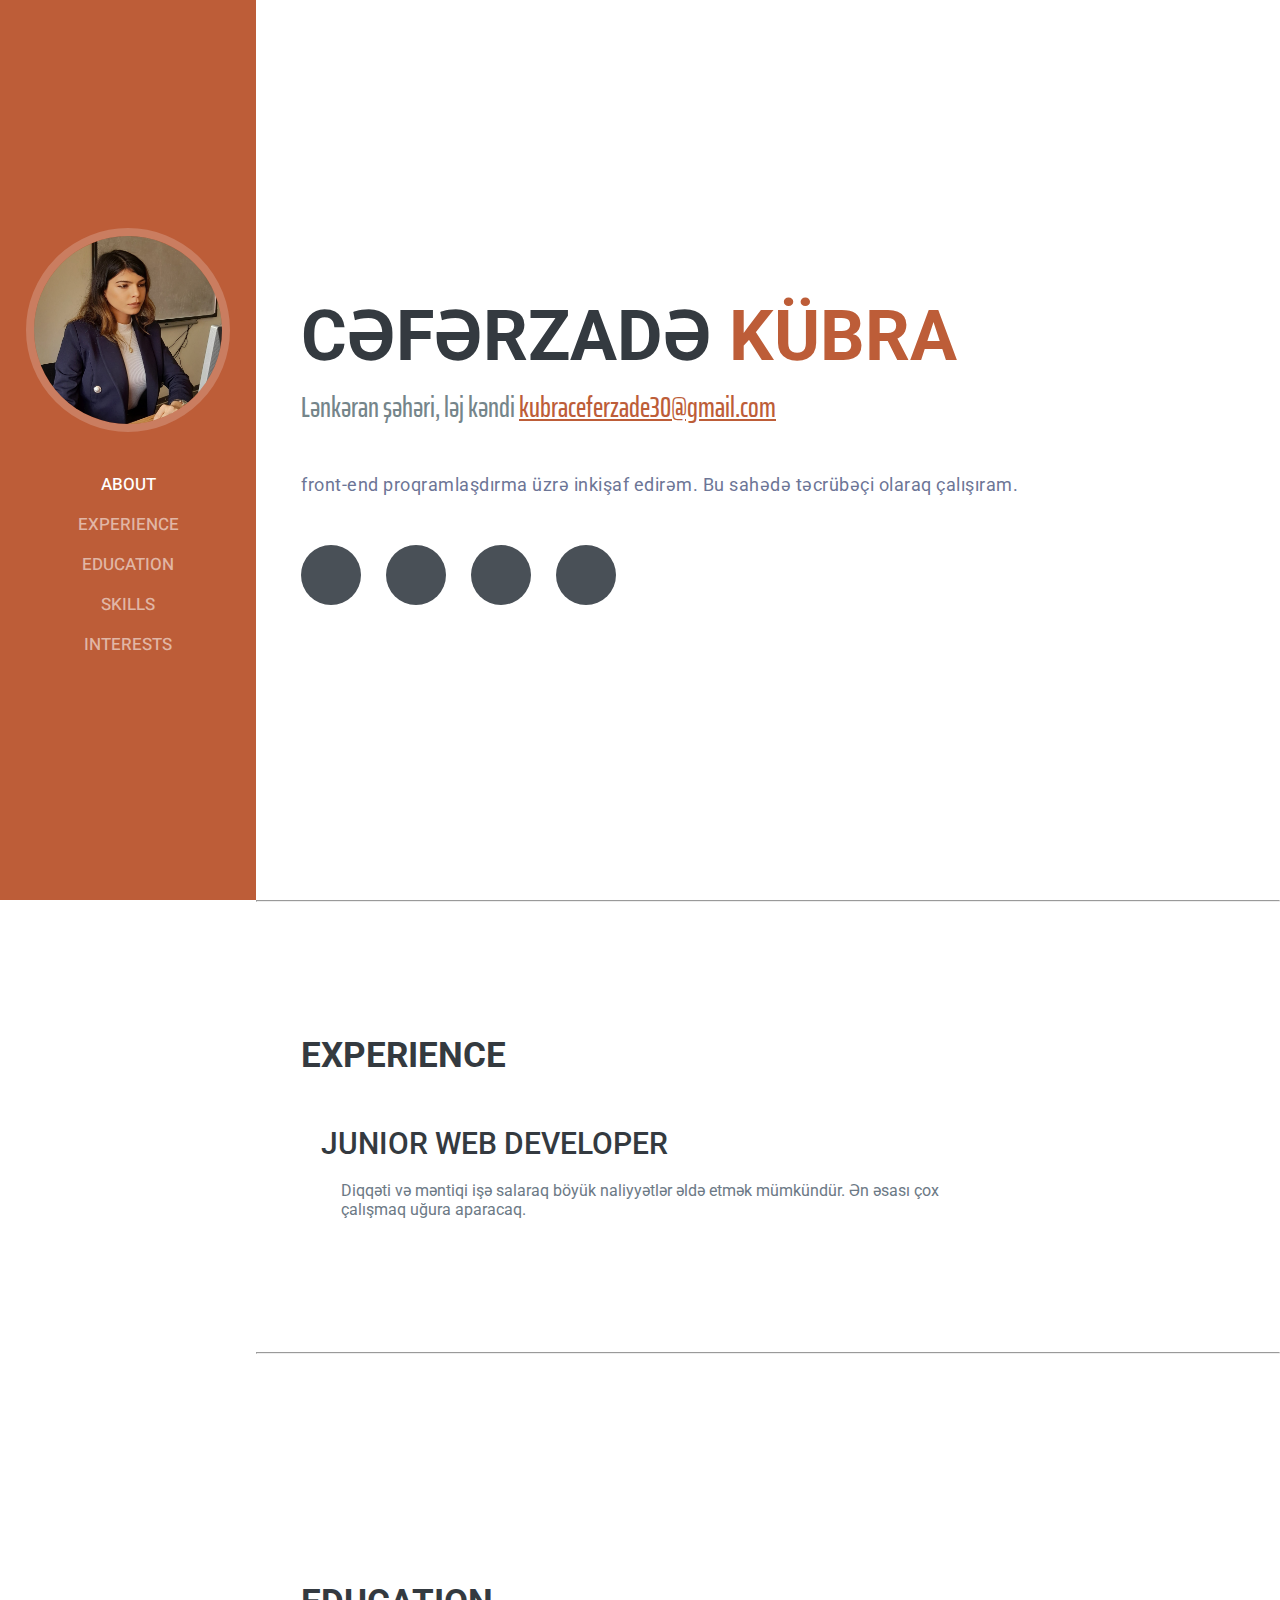
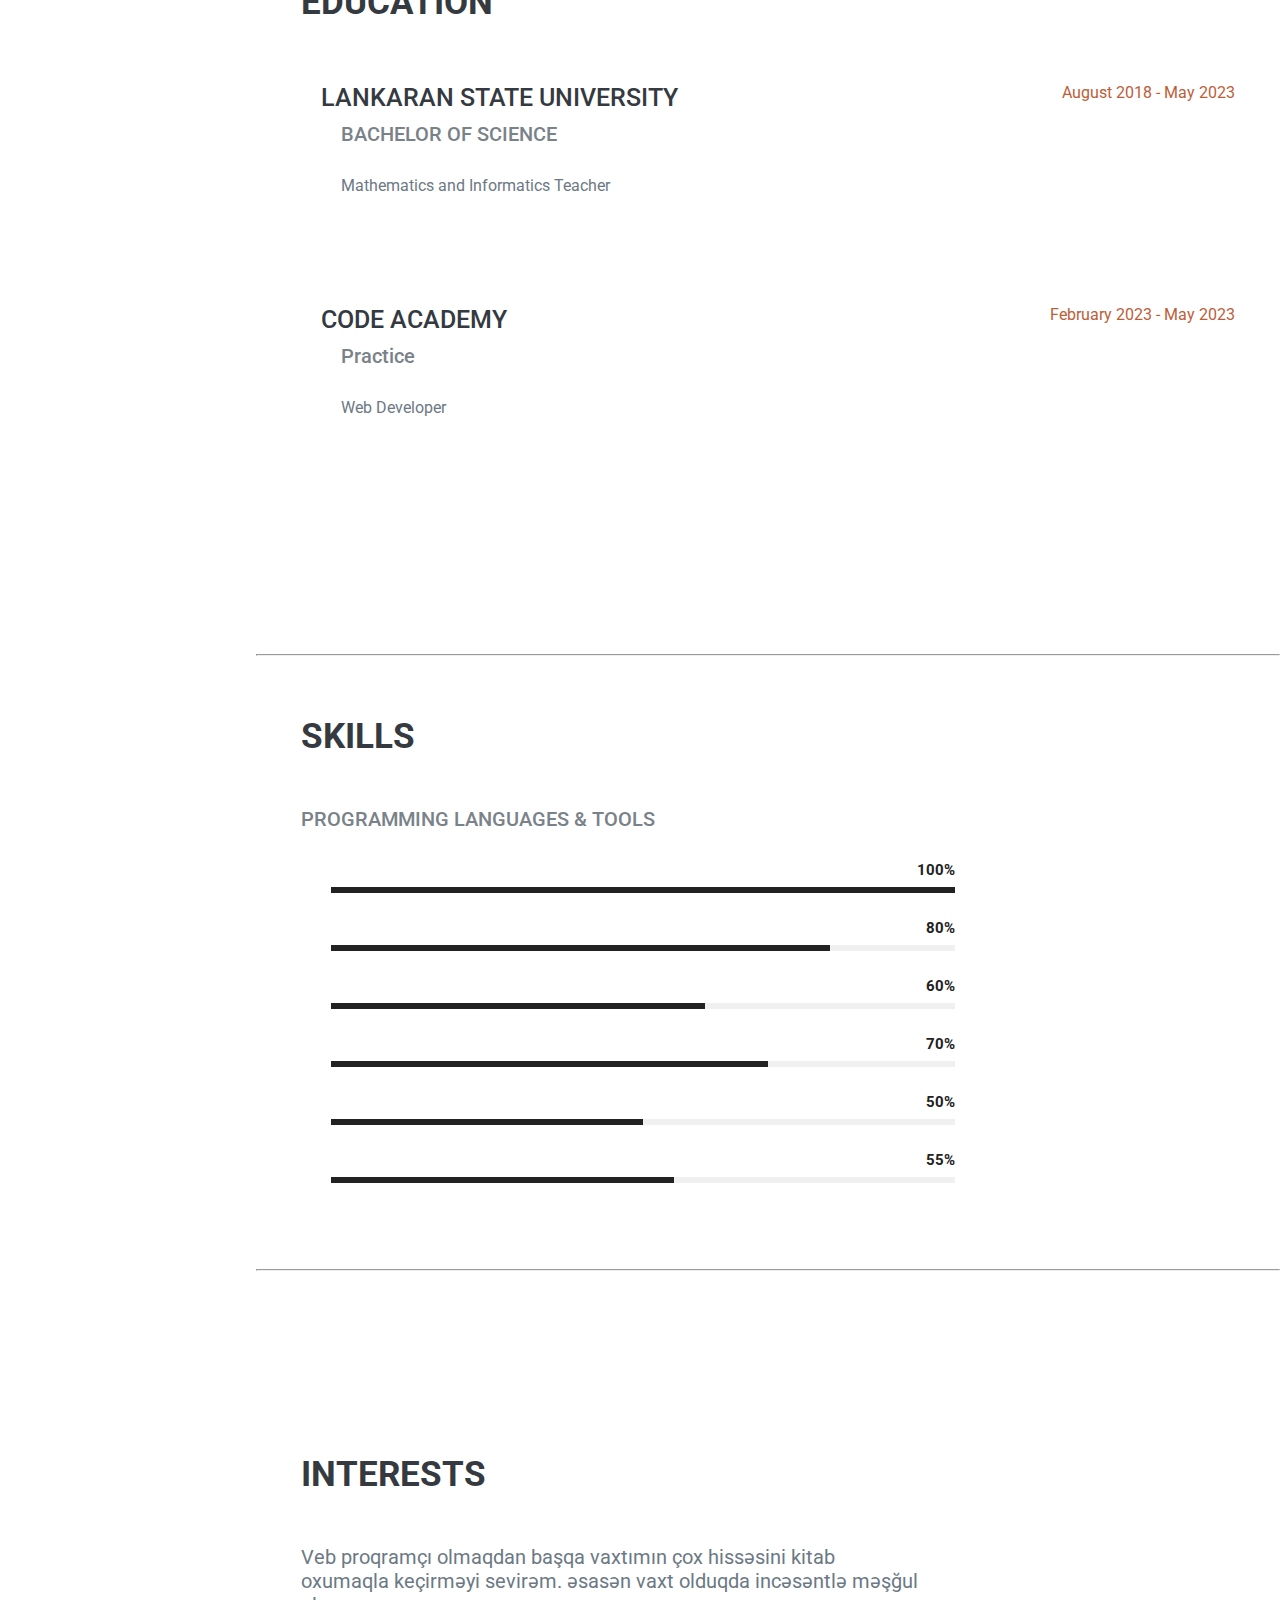
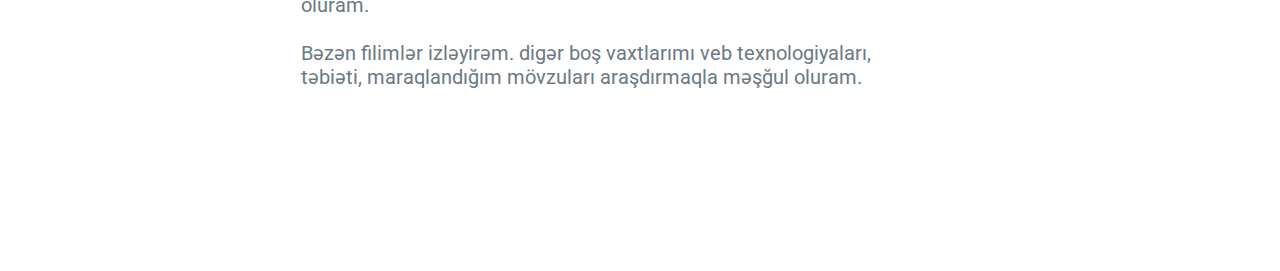
==== index.html @ 9a8007fe "new update completed" ====
<!DOCTYPE html>
<html lang="en">
  <head>
    <meta charset="UTF-8" />
    <meta http-equiv="X-UA-Compatible" content="IE=edge" />
    <meta name="viewport" content="width=device-width, initial-scale=1.0" />
    <!-- css -->
    <link rel="stylesheet" href="portfolio.css" />
    <!-- icon -->
    <link
      rel="stylesheet"
      href="https://cdnjs.cloudflare.com/ajax/libs/font-awesome/6.3.0/css/all.min.css"
      integrity="sha512-SzlrxWUlpfuzQ+pcUCosxcglQRNAq/DZjVsC0lE40xsADsfeQoEypE+enwcOiGjk/bSuGGKHEyjSoQ1zVisanQ=="
      crossorigin="anonymous"
      referrerpolicy="no-referrer"
    />
    <!-- font -->
    <link rel="preconnect" href="https://fonts.googleapis.com" />
    <link rel="preconnect" href="https://fonts.gstatic.com" crossorigin />
    <link
      href="https://fonts.googleapis.com/css2?family=Heebo:wght@600&family=Mulish:wght@500;600;700&family=Roboto:wght@300;400;500&display=swap"
      rel="stylesheet"
    />
    <link
      href="https://fonts.googleapis.com/css2?family=Saira+Extra+Condensed:wght@200;300;400&display=swap"
      rel="stylesheet"
    />
    <title>portfolio</title>
  </head>

  <body>
    <!-- navbar start -->
    <nav id="navbar">
      <div class="navbar_img">
        <img src="my_photo.jpg" alt="" />
      </div>
      <div class="hamburger">
        <div class="line"></div>
        <div class="line"></div>
        <div class="line"></div>
      </div>
      <ul>
        <li class="items">
          <a class="links activee" href="#section_about">ABOUT</a>
        </li>
        <li class="items">
          <a class="links" href="#section_experience">EXPERIENCE</a>
        </li>
        <li class="items">
          <a class="links" href="#section_education">EDUCATION</a>
        </li>
        <li class="items">
          <a class="links" href="#section_skills">SKILLS</a>
        </li>
        <li class="items">
          <a class="links" href="#section_interests">INTERESTS</a>
        </li>
      </ul>
    </nav>
    <!-- navbar end -->
    <main>
      <!-- section_about start -->
      <section id="section_about">
        <div class="section_about_content">
          <h1>CƏFƏRZADƏ</h1>
          <p class="adress">
            Lənkəran şəhəri, ləj kəndi
            <span
              ><a href="mailto:kubraceferzade30@gmail.com" target="_blank"
                >kubraceferzade30@gmail.com</a
              ></span
            >
          </p>
          <p class="about">
            front-end proqramlaşdırma üzrə inkişaf edirəm. Bu sahədə təcrübəçi
            olaraq çalışıram.
          </p>
        </div>
        <div class="section_about_icon">
          <div class="icon">
            <a
              href="https://www.linkedin.com/in/k%C3%BCbrac%C9%99f%C9%99rzad%C9%99/"
              target="_blank"
              ><i class="fa-brands fa-linkedin-in"></i
            ></a>
          </div>

          <div class="icon">
            <a href="https://github.com/kubrajafar" target="_blank"
              ><i class="fa-brands fa-github"></i
            ></a>
          </div>
          <div class="icon">
            <a href="https://www.instagram.com/kubra_ceferzade/" target="_blank"
              ><i class="fa-brands fa-instagram"></i
            ></a>
          </div>

          <div class="icon">
            <a href="https://www.facebook.com/CeferzadeKubra/" target="_blank"
              ><i class="fa-brands fa-facebook-f"></i
            ></a>
          </div>
        </div>
      </section>
      <hr />

      <!-- section_about end -->

      <!-- section_experience start -->
      <section id="section_experience">
        <h2>EXPERIENCE</h2>
        <div class="angle_right">
          <i class="fa-solid fa-angle-right"></i>
          <p class="section_experience_skill">JUNIOR WEB DEVELOPER</p>
        </div>

        <p>
          Diqqəti və məntiqi işə salaraq böyük naliyyətlər əldə etmək mümkündür.
          Ən əsası çox çalışmaq uğura aparacaq.
        </p>
      </section>
      <hr />
      <!-- section_experience end -->

      <!-- section_education start -->
      <section id="section_education">
        <h2 class="section_education_header">EDUCATION</h2>
        <div class="section_education_content">
          <div>
            <div class="angle_right">
              <i class="fa-solid fa-angle-right"></i>
              <h2 class="section_education_name">LANKARAN STATE UNIVERSITY</h2>
            </div>
            <h3>BACHELOR OF SCIENCE</h3>
            <p class="section_education_profession">
              Mathematics and Informatics Teacher
            </p>
          </div>
          <div class="history">
            <p>August 2018 - May 2023</p>
          </div>
        </div>
        <div class="section_education_content">
          <div>
            <div class="angle_right">
              <i class="fa-solid fa-angle-right"></i>
              <h2 class="section_education_name">CODE ACADEMY</h2>
            </div>
            <h3>Practice</h3>
            <p class="section_education_profession">Web Developer</p>
          </div>
          <div class="history">
            <p>February 2023 - May 2023</p>
          </div>
        </div>
      </section>
      <hr />
      <!-- section_education end -->

      <!-- section_sxills start -->
      <section id="section_skills">
        <h2 class="section_skills_header">SKILLS</h2>
        <h3>PROGRAMMING LANGUAGES & TOOLS</h3>
        <div class="section_skills_icons">
          <div class="skills">
            <div><i class="fa-brands fa-html5"></i></div>
            <div class="tip">100%</div>
            <div class="skills_percent">
              <div class="fill fill_html"></div>
            </div>
          </div>

          <div class="skills">
            <div><i class="fa-brands fa-css3-alt"></i></div>
            <div class="tip">80%</div>
            <div class="skills_percent">
              <div class="fill fill_css"></div>
            </div>
          </div>

          <div class="skills">
            <div><i class="fa-brands fa-square-js"></i></div>
            <div class="tip">60%</div>
            <div class="skills_percent">
              <div class="fill fill_js"></div>
            </div>
          </div>

          <div class="skills">
            <div><i class="fa-brands fa-python"></i></div>
            <div class="tip">70%</div>
            <div class="skills_percent">
              <div class="fill fill_py"></div>
            </div>
          </div>

          <div class="skills">
            <div><i class="fa-brands fa-react"></i></div>
            <div class="tip">50%</div>
            <div class="skills_percent">
              <div class="fill fill_react"></div>
            </div>
          </div>

          <div class="skills">
            <div><i class="fa-brands fa-wordpress"></i></div>
            <div class="tip">55%</div>
            <div class="skills_percent">
              <div class="fill fill_wp"></div>
            </div>
          </div>
        </div>
      </section>
      <hr />
      <!-- section_sxills end -->

      <!-- section_interests start -->
      <section id="section_interests">
        <h2 class="section_interests_header">INTERESTS</h2>
        <p class="section_interests_content">
          Veb proqramçı olmaqdan başqa vaxtımın çox hissəsini kitab oxumaqla
          keçirməyi sevirəm. əsasən vaxt olduqda incəsəntlə məşğul oluram.
          <br /><br />
          Bəzən filimlər izləyirəm. digər boş vaxtlarımı veb texnologiyaları,
          təbiəti, maraqlandığım mövzuları araşdırmaqla məşğul oluram.
        </p>

      </section>
      <!-- section_interests end -->
    </main>
    <script>
      hamburger = document.querySelector(".hamburger");

      hamburger.onclick = function () {
        navBar = document.querySelector("#navbar");
        navBar.classList.toggle("active");
      };

      const links = document.querySelectorAll(".links");
      const section = document.querySelectorAll("section");
      window.onscroll = function () {
        var current = "home";
        section.forEach((section) => {
          const sectionTop = section.offsetTop;
          if (pageYOffset >= sectionTop - 100) {
            current = section.getAttribute("id");
          }
        });

        links.forEach((item) => {
          item.classList.remove("activee");
          if (item.href.includes(current)) {
            item.classList.add("activee");
          } else {
            item.classList.remove("activee");
          }
        });
      };
    </script>
  </body>
</html>
---- portfolio.css ----
* {
  margin: 0;
  padding: 0;
  box-sizing: border-box;
  scroll-behavior: smooth;
}
body {
  display: flex;
  justify-content: flex-end;
  font-family: "Roboto";
}
/* navar css start */
#navbar {
  width: 20%;
  height: 100vh;
  background-color: rgb(189, 93, 56);
  position: fixed;
  display: flex;
  top: 0;
  left: 0;
  flex-direction: column;
  gap: 40px;
  align-items: center;
  justify-content: center;
  transition: 0.5s ease-in-out;
}
.hamburger {
  display: none;
}
#navbar .navbar_img img {
  display: flex;
  width: 80%;
  aspect-ratio: 1/1;
  margin: 0 auto;
  border: 8px solid rgb(202, 125, 96);
  border-radius: 50%;
}
#navbar ul li {
  display: flex;
  flex-direction: column;
  flex-wrap: wrap;
  justify-content: center;
  align-items: center;
}
#navbar ul li :hover {
  color: rgb(238, 230, 230);
  transition: 0.5s;
}
#navbar ul li a {
  color: rgb(225, 182, 165);
  font-size: 17px;
  text-decoration: none;
  font-family: "Heebo", sans-serif;
  font-weight: 500;
  padding-bottom: 15px;
}

/* navbar css end */

/*main css start */
main {
  width: 80%;
  box-sizing: inherit;
  display: flex;
  flex-direction: column;
}
/* main css end */

/* section_about css start */
#section_about {
  min-height: 100vh;
  display: flex;
  gap: 50px;
  flex-direction: column;
  align-items: flex-start;
  justify-content: center;
  padding: 0 45px;
}
.section_about_content {
  width: 100%;
}
.section_about_content h1 {
  color: rgb(52, 58, 64);
  font-size: 70px;
  padding-bottom: 8px;
  font-weight: 700;
}
.section_about_content h1::after {
  content: "  KÜBRA";
  color: rgb(189, 93, 56);
}
.section_about_content .adress {
  font-size: 28px;
  color: rgb(46%, 52%, 54%);
  font-family: "Saira Extra Condensed", sans-serif;
  font-weight: 500;
  padding-bottom: 45px;
}
.section_about_content span a {
  color: rgb(189, 93, 56);
}
.section_about_content p.about {
  color: rgb(108, 117, 150);
  font-size: 18px;
  font-weight: 400;
  letter-spacing: 0.5px;
}
.section_about_icon {
  display: flex;
  gap: 25px;
}
.section_about_icon .icon {
  width: 60px;
  height: 60px;
  background-color: rgb(73, 80, 87);
  display: inline-block;
  border-radius: 50%;
  margin: auto;
  font-size: 30px;
  display: flex;
  justify-content: center;
  align-items: center;
}
.section_about_icon .icon a {
  color: white;
}
.section_about_icon .icon:hover {
  background-color: rgb(189, 93, 56);
}
/* section_about css end */

/* section_experience css start */
#section_experience {
  height: 450px;
  display: flex;
  flex-direction: column;
  justify-content: center;
  padding: 60px 45px;
}
#section_experience h2 {
  font-size: 35px;
  padding-bottom: 50px;
  color: rgb(52, 58, 64);
}
#section_experience .section_experience_skill {
  color: rgb(52, 58, 64);
  font-size: 30px;
  font-weight: 500;
  padding-bottom: 20px;
}
#section_experience > p {
  width: 70%;
  color: rgb(108, 121, 133);
  padding-left: 40px;
}
.angle_right {
  display: flex;
  flex-direction: row;
}
.angle_right i {
  font-size: 30px;
  margin-right: 20px;
}
/* section_experience css end */

/* section_education css start */
#section_education {
  height: 100vh;
  display: flex;
  flex-direction: column;
  padding: 60px 45px;
  justify-content: center;
}
.section_education_content {
  display: flex;
  flex-direction: row;
  padding-bottom: 30px;
  margin-top: 60px;
}
.section_education_content p {
  color: rgb(108, 121, 133);
  padding-left: 40px;
}
.section_education_header {
  font-size: 35px;
  color: rgb(52, 58, 64);
  margin-top: 40px;
}
.section_education_name {
  font-size: 25px;
  color: rgb(52, 58, 64);
  padding-bottom: 10px;
  font-weight: 500;
}
#section_education h3 {
  color: rgb(122, 130, 137);
  font-size: 20px;
  font-weight: 500;
  padding-bottom: 30px;
  padding-left: 40px;
}
.section_education_profession {
  padding-bottom: 20px;
  color: rgb(108, 121, 133);
}
.history {
  margin-left: auto;

  color: rgb(189, 93, 56);
}
.history p {
  color: rgb(189, 93, 56);
}
/* section_education css end */

/* section_skills css start */
#section_skills {
  z-index: -1;
  padding: 60px 45px;
}
.section_skills_header {
  font-size: 35px;
  padding-bottom: 50px;
  color: rgb(52, 58, 64);
}
#section_skills h3 {
  color: rgb(122, 130, 137);
  font-size: 20px;
  font-weight: 500;
  padding-bottom: 30px;
}
.section_skills_icons {
  font-size: 50px;
  color: rgb(108, 117, 125);
}
.section_skills_icons i {
  padding-right: 10px;
}
.skills {
  width: 70%;
  display: flex;
  gap: 20px;
  align-items: center;
  position: relative;
}
.skills_percent {
  width: 100%;
  height: 6px;
  background-color: rgba(0, 0, 0, 0.06);
}
.skills .tip {
  color: #222;
  font-size: 15px;
  font-weight: bold;
  position: absolute;
  right: 0;
  top: 0;
}
.skills_percent .fill {
  height: 100%;
  background-color: #222;
  padding-left: 30px;
}
.fill_html {
  width: 100%;
}
.fill_css {
  width: 80%;
}
.fill_js {
  width: 60%;
}
.fill_py {
  width: 70%;
}
.fill_react {
  width: 50%;
}
.fill_wp {
  width: 55%;
}
/* section_skills css end */

/* section_interests css start */
#section_interests {
  width: 70%;
  height: 600px;
  padding: 60px 45px;
  display: flex;
  flex-direction: column;
  justify-content: center;
}
.section_interests_header {
  font-size: 35px;
  padding-bottom: 50px;
  color: rgb(52, 58, 64);
}
.section_interests_content {
  color: rgb(108, 121, 133);
  font-size: 20px;
}
/* section_interests css end*/
.activee {
  color: rgb(255, 255, 255) !important;
}
@media only screen and (max-width: 1000px) {
  .navbar_img {
    display: none;
  }
  .hamburger {
    display: block;
    cursor: pointer;
    width: 53px;
    height: 36px;
    margin-right: 50px;
    border-radius: 5px;
    border: 0.5px solid #c5c5c5;
    position: absolute;
    right: 0;
    top: 10px;
  }
  .hamburger:hover {
    outline: 5px solid rgb(225, 182, 165);
  }
  .hamburger .line {
    width: 25px;
    height: 2px;
    background-color: rgb(179, 168, 168);
    margin: auto;
    margin-top: 7px;
  }
  #navbar {
    width: 100%;
    height: 60px;
    background-color: rgb(189, 93, 56);
    position: fixed;
    display: flex;
    align-items: flex-start;
    justify-content: flex-start;
  }
  #navbar::after {
    content: "Cəfərzadə Kübra";
    color: white;
    font-family: "Roboto";
    font-weight: 400;
    font-size: 23px;
    position: absolute;
    top: 15px;
    left: 20px;
  }
  #navbar ul {
    display: flex;
    flex-direction: column;
    align-items: flex-start;
    margin: 30px;
    margin-top: 60px;
    opacity: 0;
  }
  #navbar.active {
    height: 260px;
  }
  #navbar.active ul {
    transition: 2s;
    opacity: 1;
  }
  main {
    width: 100%;
  }
  .section_about_content h1 {
    font-size: 40px;
    transition: 2s ease-in-out;
  }
  .section_education_content {
    flex-direction: column;
  }
  .history {
    margin: 0;
    margin-bottom: 30px;
  }
}
@media only screen and (max-width: 500px) {
  .section_about_icon .icon {
    width: 40px;
    height: 40px;
    font-size: 20px;
  }
  .skills {
    flex-direction: column;
  }
}
@media only screen and (max-width: 600px) {
  section {
    box-sizing: content-box;
  }
  .section_skills_icons .skills {
    width: 100%;
  }
  section > h2 {
    font-size: 30px !important;
  }
  section > p {
    box-sizing: content-box;
  }
  #section_interests {
    height: 450px;
  }
  .skills {
    flex-direction: column;
    align-items: flex-start;
    gap: 0;
    margin-bottom: 30px;
    z-index: -1;
  }
  .tip {
    top: 30px !important;
  }
}
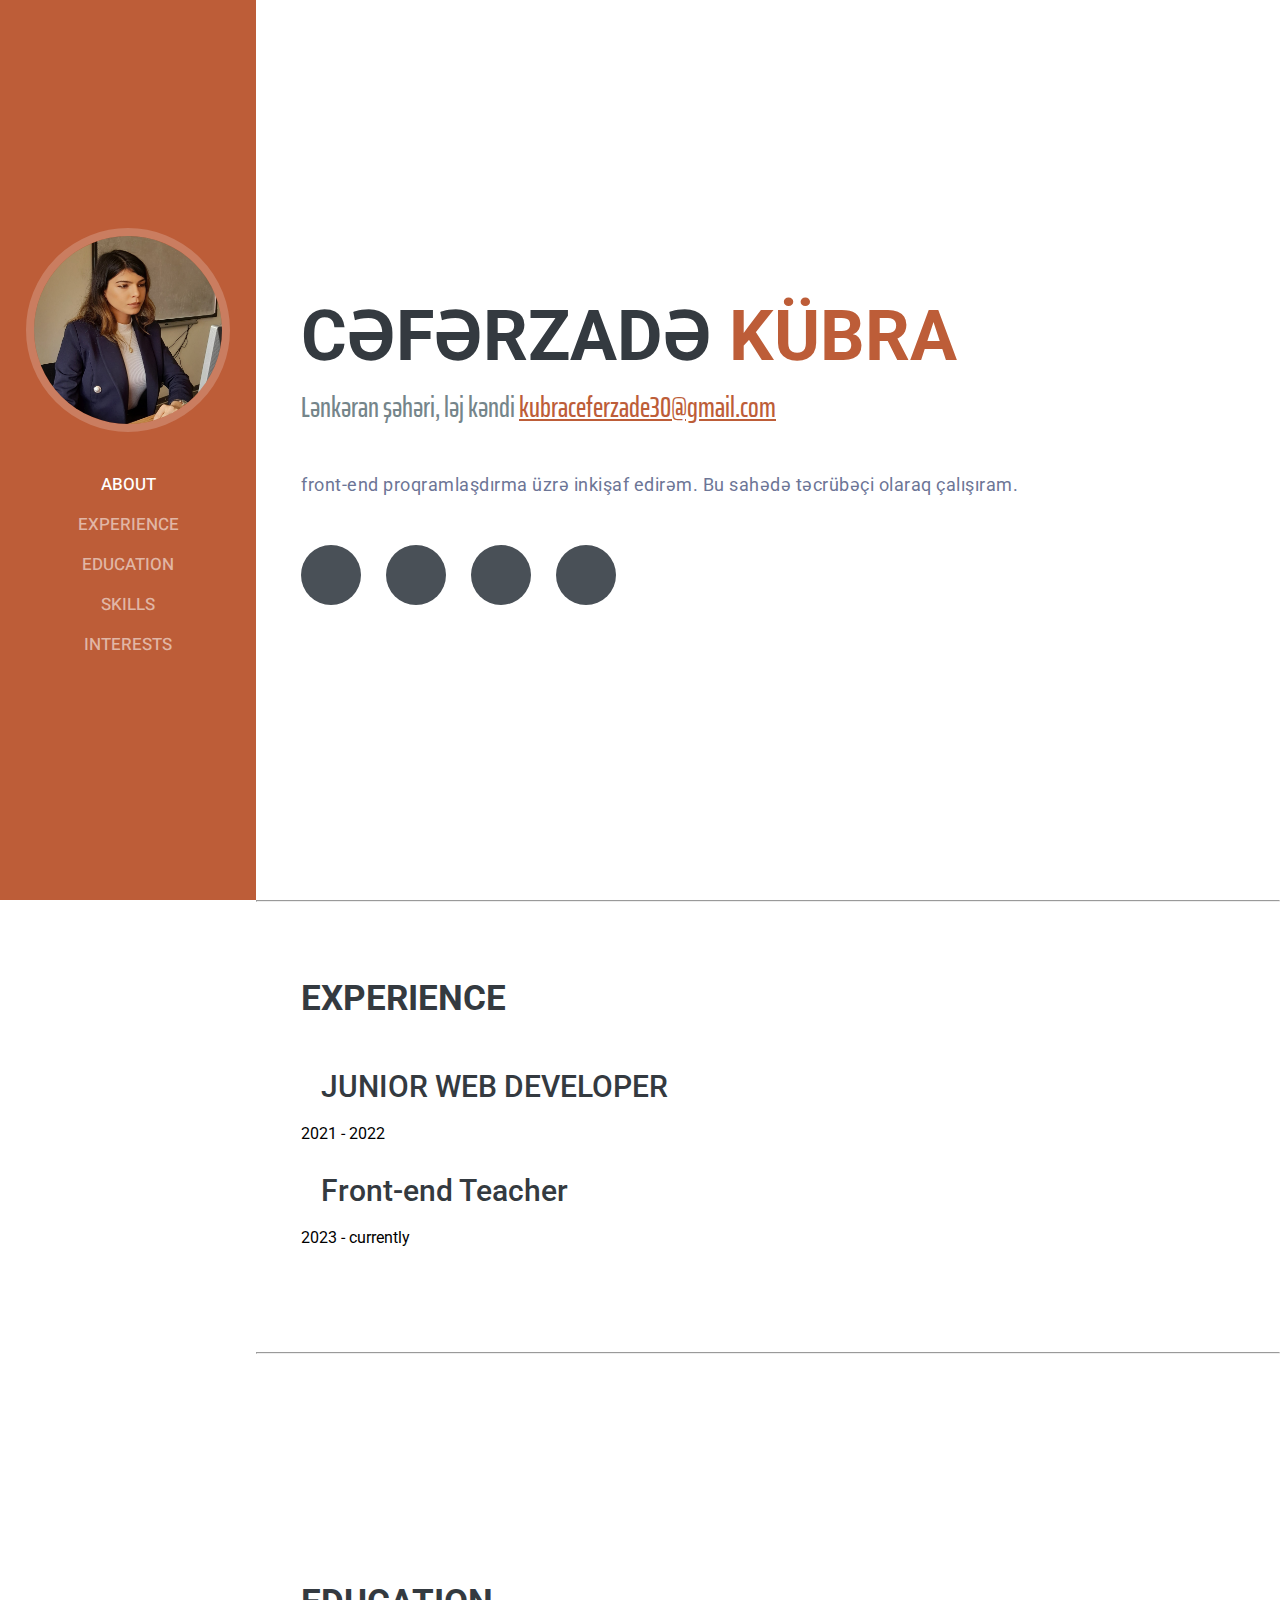
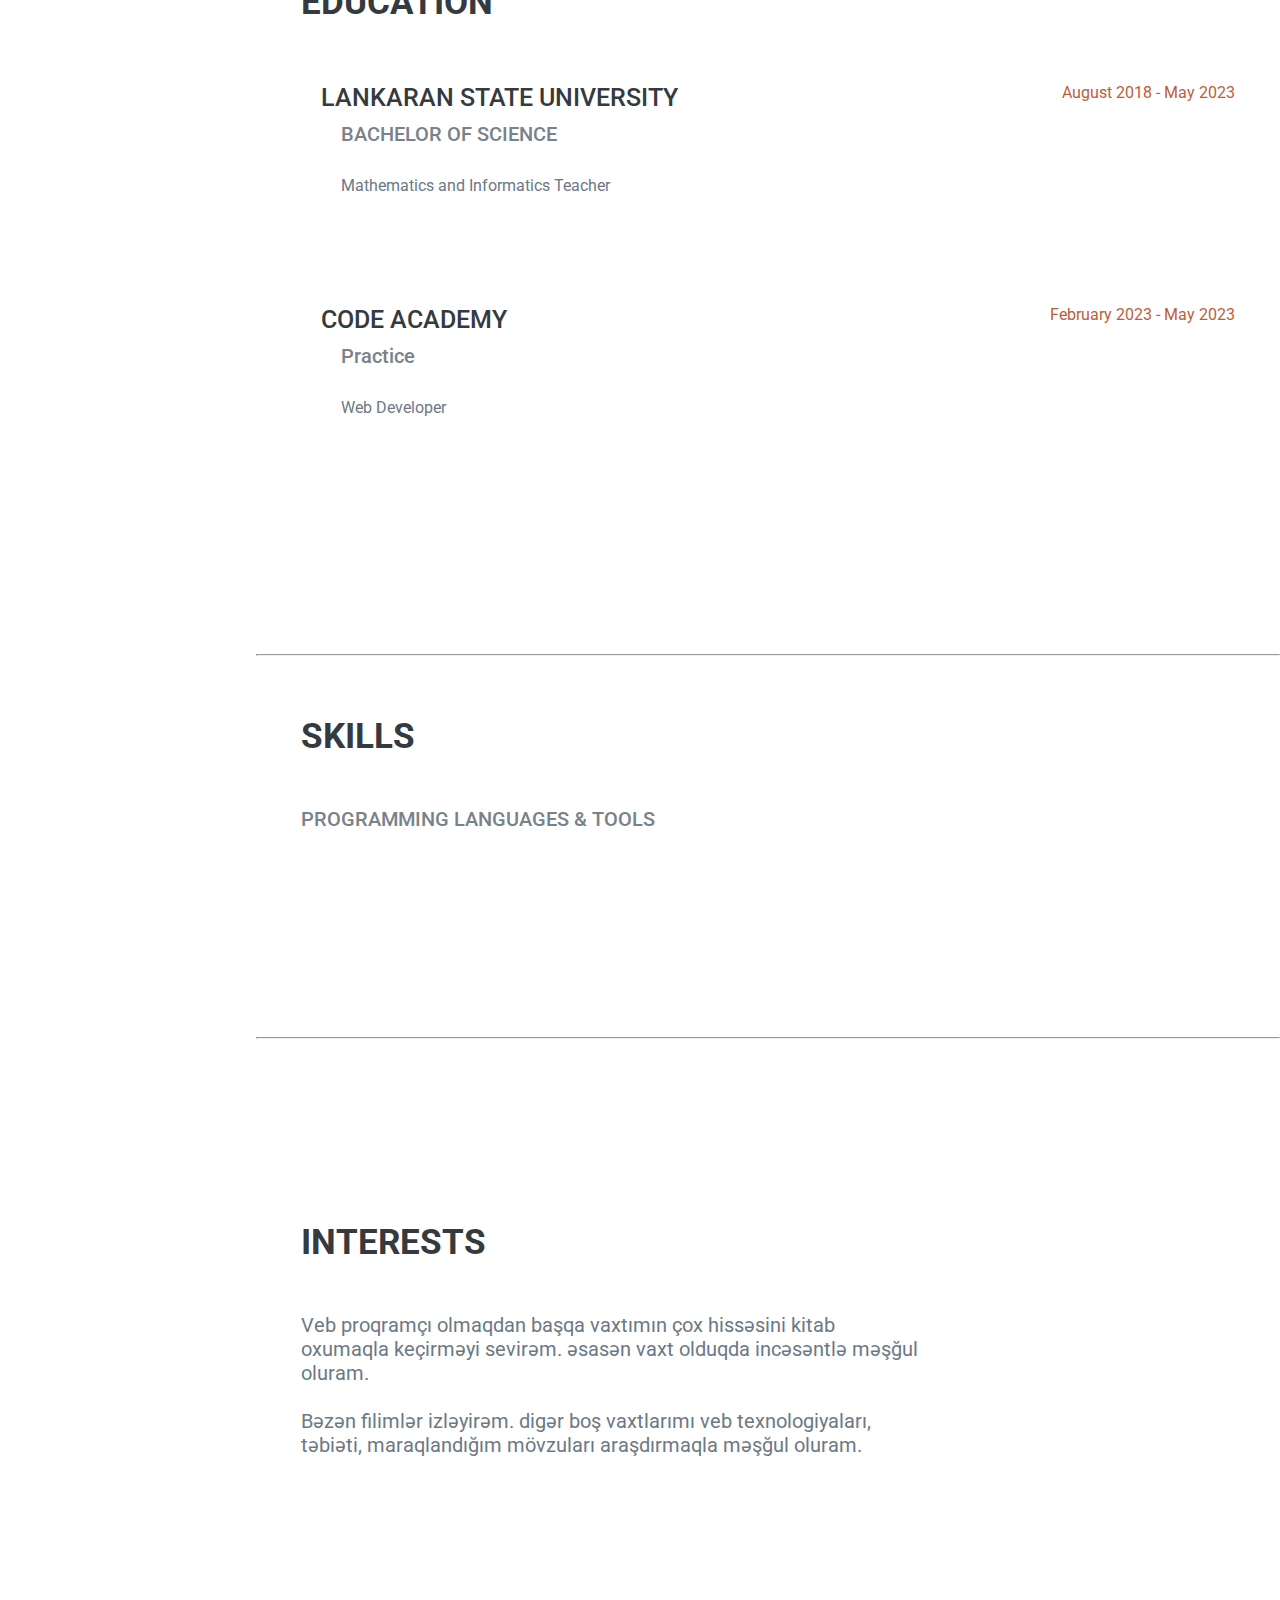
==== commit acd35f6f: "update" ====
--- a/index.html
+++ b/index.html
@@ -1,262 +1,265 @@
 <!DOCTYPE html>
 <html lang="en">
-  <head>
-    <meta charset="UTF-8" />
-    <meta http-equiv="X-UA-Compatible" content="IE=edge" />
-    <meta name="viewport" content="width=device-width, initial-scale=1.0" />
-    <!-- css -->
-    <link rel="stylesheet" href="portfolio.css" />
-    <!-- icon -->
-    <link
-      rel="stylesheet"
-      href="https://cdnjs.cloudflare.com/ajax/libs/font-awesome/6.3.0/css/all.min.css"
-      integrity="sha512-SzlrxWUlpfuzQ+pcUCosxcglQRNAq/DZjVsC0lE40xsADsfeQoEypE+enwcOiGjk/bSuGGKHEyjSoQ1zVisanQ=="
-      crossorigin="anonymous"
-      referrerpolicy="no-referrer"
-    />
-    <!-- font -->
-    <link rel="preconnect" href="https://fonts.googleapis.com" />
-    <link rel="preconnect" href="https://fonts.gstatic.com" crossorigin />
-    <link
-      href="https://fonts.googleapis.com/css2?family=Heebo:wght@600&family=Mulish:wght@500;600;700&family=Roboto:wght@300;400;500&display=swap"
-      rel="stylesheet"
-    />
-    <link
-      href="https://fonts.googleapis.com/css2?family=Saira+Extra+Condensed:wght@200;300;400&display=swap"
-      rel="stylesheet"
-    />
-    <title>portfolio</title>
-  </head>
-
-  <body>
-    <!-- navbar start -->
-    <nav id="navbar">
-      <div class="navbar_img">
-        <img src="my_photo.jpg" alt="" />
-      </div>
-      <div class="hamburger">
-        <div class="line"></div>
-        <div class="line"></div>
-        <div class="line"></div>
-      </div>
-      <ul>
-        <li class="items">
-          <a class="links activee" href="#section_about">ABOUT</a>
-        </li>
-        <li class="items">
-          <a class="links" href="#section_experience">EXPERIENCE</a>
-        </li>
-        <li class="items">
-          <a class="links" href="#section_education">EDUCATION</a>
-        </li>
-        <li class="items">
-          <a class="links" href="#section_skills">SKILLS</a>
-        </li>
-        <li class="items">
-          <a class="links" href="#section_interests">INTERESTS</a>
-        </li>
-      </ul>
-    </nav>
-    <!-- navbar end -->
-    <main>
-      <!-- section_about start -->
-      <section id="section_about">
-        <div class="section_about_content">
-          <h1>CƏFƏRZADƏ</h1>
-          <p class="adress">
-            Lənkəran şəhəri, ləj kəndi
-            <span
-              ><a href="mailto:kubraceferzade30@gmail.com" target="_blank"
-                >kubraceferzade30@gmail.com</a
-              ></span
-            >
-          </p>
-          <p class="about">
-            front-end proqramlaşdırma üzrə inkişaf edirəm. Bu sahədə təcrübəçi
-            olaraq çalışıram.
-          </p>
-        </div>
-        <div class="section_about_icon">
-          <div class="icon">
-            <a
-              href="https://www.linkedin.com/in/k%C3%BCbrac%C9%99f%C9%99rzad%C9%99/"
-              target="_blank"
-              ><i class="fa-brands fa-linkedin-in"></i
-            ></a>
-          </div>
-
-          <div class="icon">
-            <a href="https://github.com/kubrajafar" target="_blank"
-              ><i class="fa-brands fa-github"></i
-            ></a>
-          </div>
-          <div class="icon">
-            <a href="https://www.instagram.com/kubra_ceferzade/" target="_blank"
-              ><i class="fa-brands fa-instagram"></i
-            ></a>
-          </div>
-
-          <div class="icon">
-            <a href="https://www.facebook.com/CeferzadeKubra/" target="_blank"
-              ><i class="fa-brands fa-facebook-f"></i
-            ></a>
-          </div>
-        </div>
-      </section>
-      <hr />
-
-      <!-- section_about end -->
-
-      <!-- section_experience start -->
-      <section id="section_experience">
-        <h2>EXPERIENCE</h2>
+
+<head>
+  <meta charset="UTF-8" />
+  <meta http-equiv="X-UA-Compatible" content="IE=edge" />
+  <meta name="viewport" content="width=device-width, initial-scale=1.0" />
+  <!-- css -->
+  <link rel="stylesheet" href="style.css" />
+  <!-- icon -->
+  <link rel="stylesheet" href="https://cdnjs.cloudflare.com/ajax/libs/font-awesome/6.3.0/css/all.min.css"
+    integrity="sha512-SzlrxWUlpfuzQ+pcUCosxcglQRNAq/DZjVsC0lE40xsADsfeQoEypE+enwcOiGjk/bSuGGKHEyjSoQ1zVisanQ=="
+    crossorigin="anonymous" referrerpolicy="no-referrer" />
+  <!-- font -->
+  <link rel="preconnect" href="https://fonts.googleapis.com" />
+  <link rel="preconnect" href="https://fonts.gstatic.com" crossorigin />
+  <link
+    href="https://fonts.googleapis.com/css2?family=Heebo:wght@600&family=Mulish:wght@500;600;700&family=Roboto:wght@300;400;500&display=swap"
+    rel="stylesheet" />
+  <link href="https://fonts.googleapis.com/css2?family=Saira+Extra+Condensed:wght@200;300;400&display=swap"
+    rel="stylesheet" />
+  <title>portfolio</title>
+</head>
+
+<body>
+  <!-- navbar start -->
+  <nav id="navbar">
+    <div class="navbar_img">
+      <img src="my_photo.jpg" alt="" />
+    </div>
+    <div class="hamburger">
+      <div class="line"></div>
+      <div class="line"></div>
+      <div class="line"></div>
+    </div>
+    <ul>
+      <li class="items">
+        <a class="links activee" href="#section_about">ABOUT</a>
+      </li>
+      <li class="items">
+        <a class="links" href="#section_experience">EXPERIENCE</a>
+      </li>
+      <li class="items">
+        <a class="links" href="#section_education">EDUCATION</a>
+      </li>
+      <li class="items">
+        <a class="links" href="#section_skills">SKILLS</a>
+      </li>
+      <li class="items">
+        <a class="links" href="#section_interests">INTERESTS</a>
+      </li>
+    </ul>
+  </nav>
+  <!-- navbar end -->
+  <main>
+    <!-- section_about start -->
+    <section id="section_about">
+      <div class="section_about_content">
+        <h1>CƏFƏRZADƏ</h1>
+        <p class="adress">
+          Lənkəran şəhəri, ləj kəndi
+          <span><a href="mailto:kubraceferzade30@gmail.com" target="_blank">kubraceferzade30@gmail.com</a></span>
+        </p>
+        <p class="about">
+          front-end proqramlaşdırma üzrə inkişaf edirəm. Bu sahədə təcrübəçi
+          olaraq çalışıram.
+        </p>
+      </div>
+      <div class="section_about_icon">
+        <div class="icon">
+          <a href="https://www.linkedin.com/in/k%C3%BCbrac%C9%99f%C9%99rzad%C9%99/" target="_blank"><i
+              class="fa-brands fa-linkedin-in"></i></a>
+        </div>
+
+        <div class="icon">
+          <a href="https://github.com/kubrajafar" target="_blank"><i class="fa-brands fa-github"></i></a>
+        </div>
+        <div class="icon">
+          <a href="https://www.instagram.com/kubra_ceferzade/" target="_blank"><i
+              class="fa-brands fa-instagram"></i></a>
+        </div>
+
+        <div class="icon">
+          <a href="https://www.facebook.com/CeferzadeKubra/" target="_blank"><i class="fa-brands fa-facebook-f"></i></a>
+        </div>
+      </div>
+    </section>
+    <hr />
+
+    <!-- section_about end -->
+
+    <!-- section_experience start -->
+    <section id="section_experience">
+      <h2>EXPERIENCE</h2>
+      <div class="experience">
         <div class="angle_right">
           <i class="fa-solid fa-angle-right"></i>
           <p class="section_experience_skill">JUNIOR WEB DEVELOPER</p>
         </div>
 
         <p>
-          Diqqəti və məntiqi işə salaraq böyük naliyyətlər əldə etmək mümkündür.
-          Ən əsası çox çalışmaq uğura aparacaq.
-        </p>
-      </section>
-      <hr />
-      <!-- section_experience end -->
-
-      <!-- section_education start -->
-      <section id="section_education">
-        <h2 class="section_education_header">EDUCATION</h2>
-        <div class="section_education_content">
-          <div>
-            <div class="angle_right">
-              <i class="fa-solid fa-angle-right"></i>
-              <h2 class="section_education_name">LANKARAN STATE UNIVERSITY</h2>
-            </div>
-            <h3>BACHELOR OF SCIENCE</h3>
-            <p class="section_education_profession">
-              Mathematics and Informatics Teacher
-            </p>
+          2021 - 2022
+        </p>
+      </div>
+      <div class="experience">
+        <div class="angle_right">
+          <i class="fa-solid fa-angle-right"></i>
+          <p class="section_experience_skill">Front-end Teacher</p>
+        </div>
+        <p>
+          2023 - currently
+        </p>
+
+      </div>
+    </section>
+    <hr />
+    <!-- section_experience end -->
+
+    <!-- section_education start -->
+    <section id="section_education">
+      <h2 class="section_education_header">EDUCATION</h2>
+      <div class="section_education_content">
+        <div>
+          <div class="angle_right">
+            <i class="fa-solid fa-angle-right"></i>
+            <h2 class="section_education_name">LANKARAN STATE UNIVERSITY</h2>
           </div>
-          <div class="history">
-            <p>August 2018 - May 2023</p>
+          <h3>BACHELOR OF SCIENCE</h3>
+          <p class="section_education_profession">
+            Mathematics and Informatics Teacher
+          </p>
+        </div>
+        <div class="history">
+          <p>August 2018 - May 2023</p>
+        </div>
+      </div>
+      <div class="section_education_content">
+        <div>
+          <div class="angle_right">
+            <i class="fa-solid fa-angle-right"></i>
+            <h2 class="section_education_name">CODE ACADEMY</h2>
           </div>
-        </div>
-        <div class="section_education_content">
-          <div>
-            <div class="angle_right">
-              <i class="fa-solid fa-angle-right"></i>
-              <h2 class="section_education_name">CODE ACADEMY</h2>
-            </div>
-            <h3>Practice</h3>
-            <p class="section_education_profession">Web Developer</p>
-          </div>
-          <div class="history">
-            <p>February 2023 - May 2023</p>
-          </div>
-        </div>
-      </section>
-      <hr />
-      <!-- section_education end -->
-
-      <!-- section_sxills start -->
-      <section id="section_skills">
-        <h2 class="section_skills_header">SKILLS</h2>
-        <h3>PROGRAMMING LANGUAGES & TOOLS</h3>
-        <div class="section_skills_icons">
-          <div class="skills">
-            <div><i class="fa-brands fa-html5"></i></div>
-            <div class="tip">100%</div>
+          <h3>Practice</h3>
+          <p class="section_education_profession">Web Developer</p>
+        </div>
+        <div class="history">
+          <p>February 2023 - May 2023</p>
+        </div>
+      </div>
+    </section>
+    <hr />
+    <!-- section_education end -->
+
+    <!-- section_sxills start -->
+    <section id="section_skills">
+      <h2 class="section_skills_header">SKILLS</h2>
+      <h3>PROGRAMMING LANGUAGES & TOOLS</h3>
+      <div class="section_skills_icons">
+        <div class="skills">
+          <div><i class="fa-brands fa-html5"></i></div>
+          <!-- <div class="tip">100%</div>
             <div class="skills_percent">
               <div class="fill fill_html"></div>
-            </div>
-          </div>
-
-          <div class="skills">
-            <div><i class="fa-brands fa-css3-alt"></i></div>
-            <div class="tip">80%</div>
+            </div> -->
+        </div>
+
+        <div class="skills">
+          <div><i class="fa-brands fa-css3-alt"></i></div>
+          <!-- <div class="tip">80%</div>
             <div class="skills_percent">
               <div class="fill fill_css"></div>
-            </div>
-          </div>
-
-          <div class="skills">
-            <div><i class="fa-brands fa-square-js"></i></div>
-            <div class="tip">60%</div>
+            </div> -->
+        </div>
+        <div class="skills">
+          <div><i class="fa-brands fa-sass"></i></div>
+        </div>
+
+        <div class="skills">
+          <div><i class="fa-brands fa-square-js"></i></div>
+          <!-- <div class="tip">60%</div>
             <div class="skills_percent">
               <div class="fill fill_js"></div>
-            </div>
-          </div>
-
-          <div class="skills">
-            <div><i class="fa-brands fa-python"></i></div>
-            <div class="tip">70%</div>
-            <div class="skills_percent">
-              <div class="fill fill_py"></div>
-            </div>
-          </div>
-
-          <div class="skills">
-            <div><i class="fa-brands fa-react"></i></div>
-            <div class="tip">50%</div>
-            <div class="skills_percent">
-              <div class="fill fill_react"></div>
-            </div>
-          </div>
-
-          <div class="skills">
-            <div><i class="fa-brands fa-wordpress"></i></div>
-            <div class="tip">55%</div>
-            <div class="skills_percent">
-              <div class="fill fill_wp"></div>
-            </div>
-          </div>
-        </div>
-      </section>
-      <hr />
-      <!-- section_sxills end -->
-
-      <!-- section_interests start -->
-      <section id="section_interests">
-        <h2 class="section_interests_header">INTERESTS</h2>
-        <p class="section_interests_content">
-          Veb proqramçı olmaqdan başqa vaxtımın çox hissəsini kitab oxumaqla
-          keçirməyi sevirəm. əsasən vaxt olduqda incəsəntlə məşğul oluram.
-          <br /><br />
-          Bəzən filimlər izləyirəm. digər boş vaxtlarımı veb texnologiyaları,
-          təbiəti, maraqlandığım mövzuları araşdırmaqla məşğul oluram.
-        </p>
-
-      </section>
-      <!-- section_interests end -->
-    </main>
-    <script>
-      hamburger = document.querySelector(".hamburger");
-
-      hamburger.onclick = function () {
-        navBar = document.querySelector("#navbar");
-        navBar.classList.toggle("active");
-      };
-
-      const links = document.querySelectorAll(".links");
-      const section = document.querySelectorAll("section");
-      window.onscroll = function () {
-        var current = "home";
-        section.forEach((section) => {
-          const sectionTop = section.offsetTop;
-          if (pageYOffset >= sectionTop - 100) {
-            current = section.getAttribute("id");
-          }
-        });
-
-        links.forEach((item) => {
+            </div> -->
+        </div>
+
+
+        <div class="skills">
+          <div><i class="fa-brands fa-react"></i></div>
+          <!-- <div class="tip">50%</div>
+              <div class="skills_percent">
+                <div class="fill fill_react"></div>
+              </div> -->
+        </div>
+
+        <div class="skills">
+          <div><i class="fa-brands fa-python"></i></div>
+          <!-- <div class="tip">70%</div>
+              <div class="skills_percent">
+                <div class="fill fill_py"></div>
+              </div> -->
+        </div>
+
+
+        <div class="skills">
+          <div><i class="fa-brands fa-node"></i></div>
+        </div>
+        <div class="skills">
+          <div><i class="fa-brands fa-square-git"></i></div>
+        </div>
+        <div class="skills">
+          <div><i class="fa-brands fa-github"></i></div>
+        </div>
+
+
+      </div>
+    </section>
+    <hr />
+    <!-- section_sxills end -->
+
+    <!-- section_interests start -->
+    <section id="section_interests">
+      <h2 class="section_interests_header">INTERESTS</h2>
+      <p class="section_interests_content">
+        Veb proqramçı olmaqdan başqa vaxtımın çox hissəsini kitab oxumaqla
+        keçirməyi sevirəm. əsasən vaxt olduqda incəsəntlə məşğul oluram.
+        <br /><br />
+        Bəzən filimlər izləyirəm. digər boş vaxtlarımı veb texnologiyaları,
+        təbiəti, maraqlandığım mövzuları araşdırmaqla məşğul oluram.
+      </p>
+
+    </section>
+    <!-- section_interests end -->
+  </main>
+  <script>
+    hamburger = document.querySelector(".hamburger");
+
+    hamburger.onclick = function () {
+      navBar = document.querySelector("#navbar");
+      navBar.classList.toggle("active");
+    };
+
+    const links = document.querySelectorAll(".links");
+    const section = document.querySelectorAll("section");
+    window.onscroll = function () {
+      var current = "home";
+      section.forEach((section) => {
+        const sectionTop = section.offsetTop;
+        if (pageYOffset >= sectionTop - 100) {
+          current = section.getAttribute("id");
+        }
+      });
+
+      links.forEach((item) => {
+        item.classList.remove("activee");
+        if (item.href.includes(current)) {
+          item.classList.add("activee");
+        } else {
           item.classList.remove("activee");
-          if (item.href.includes(current)) {
-            item.classList.add("activee");
-          } else {
-            item.classList.remove("activee");
-          }
-        });
-      };
-    </script>
-  </body>
+        }
+      });
+    };
+  </script>
+</body>
+
 </html>--- a/style.css
+++ b/style.css
@@ -0,0 +1,423 @@
+* {
+  margin: 0;
+  padding: 0;
+  box-sizing: border-box;
+  scroll-behavior: smooth;
+}
+body {
+  display: flex;
+  justify-content: flex-end;
+  font-family: "Roboto";
+}
+/* navar css start */
+#navbar {
+  width: 20%;
+  height: 100vh;
+  background-color: rgb(189, 93, 56);
+  position: fixed;
+  display: flex;
+  top: 0;
+  left: 0;
+  flex-direction: column;
+  gap: 40px;
+  align-items: center;
+  justify-content: center;
+  transition: 0.5s ease-in-out;
+}
+.hamburger {
+  display: none;
+}
+#navbar .navbar_img img {
+  display: flex;
+  width: 80%;
+  aspect-ratio: 1/1;
+  margin: 0 auto;
+  border: 8px solid rgb(202, 125, 96);
+  border-radius: 50%;
+}
+#navbar ul li {
+  display: flex;
+  flex-direction: column;
+  flex-wrap: wrap;
+  justify-content: center;
+  align-items: center;
+}
+#navbar ul li :hover {
+  color: rgb(238, 230, 230);
+  transition: 0.5s;
+}
+#navbar ul li a {
+  color: rgb(225, 182, 165);
+  font-size: 17px;
+  text-decoration: none;
+  font-family: "Heebo", sans-serif;
+  font-weight: 500;
+  padding-bottom: 15px;
+}
+
+/* navbar css end */
+
+/*main css start */
+main {
+  width: 80%;
+  box-sizing: inherit;
+  display: flex;
+  flex-direction: column;
+}
+/* main css end */
+
+/* section_about css start */
+#section_about {
+  min-height: 100vh;
+  display: flex;
+  gap: 50px;
+  flex-direction: column;
+  align-items: flex-start;
+  justify-content: center;
+  padding: 0 45px;
+}
+.section_about_content {
+  width: 100%;
+}
+.section_about_content h1 {
+  color: rgb(52, 58, 64);
+  font-size: 70px;
+  padding-bottom: 8px;
+  font-weight: 700;
+}
+.section_about_content h1::after {
+  content: "  KÜBRA";
+  color: rgb(189, 93, 56);
+}
+.section_about_content .adress {
+  font-size: 28px;
+  color: rgb(46%, 52%, 54%);
+  font-family: "Saira Extra Condensed", sans-serif;
+  font-weight: 500;
+  padding-bottom: 45px;
+}
+.section_about_content span a {
+  color: rgb(189, 93, 56);
+}
+.section_about_content p.about {
+  color: rgb(108, 117, 150);
+  font-size: 18px;
+  font-weight: 400;
+  letter-spacing: 0.5px;
+}
+.section_about_icon {
+  display: flex;
+  gap: 25px;
+}
+.section_about_icon .icon {
+  width: 60px;
+  height: 60px;
+  background-color: rgb(73, 80, 87);
+  display: inline-block;
+  border-radius: 50%;
+  margin: auto;
+  font-size: 30px;
+  display: flex;
+  justify-content: center;
+  align-items: center;
+}
+.section_about_icon .icon a {
+  color: white;
+}
+.section_about_icon .icon:hover {
+  background-color: rgb(189, 93, 56);
+}
+/* section_about css end */
+
+/* section_experience css start */
+#section_experience {
+  height: 450px;
+  display: flex;
+  flex-direction: column;
+  justify-content: center;
+  padding: 60px 45px;
+}
+#section_experience h2 {
+  font-size: 35px;
+  padding-bottom: 50px;
+  color: rgb(52, 58, 64);
+}
+.experience {
+  margin-bottom: 30px;
+}
+#section_experience .section_experience_skill {
+  color: rgb(52, 58, 64);
+  font-size: 30px;
+  font-weight: 500;
+  padding-bottom: 20px;
+}
+#section_experience > p {
+  width: 70%;
+  color: rgb(108, 121, 133);
+  padding-left: 40px;
+}
+.angle_right {
+  display: flex;
+  flex-direction: row;
+}
+.angle_right i {
+  font-size: 30px;
+  margin-right: 20px;
+}
+/* section_experience css end */
+
+/* section_education css start */
+#section_education {
+  height: 100vh;
+  display: flex;
+  flex-direction: column;
+  padding: 60px 45px;
+  justify-content: center;
+}
+.section_education_content {
+  display: flex;
+  flex-direction: row;
+  padding-bottom: 30px;
+  margin-top: 60px;
+}
+.section_education_content p {
+  color: rgb(108, 121, 133);
+  padding-left: 40px;
+}
+.section_education_header {
+  font-size: 35px;
+  color: rgb(52, 58, 64);
+  margin-top: 40px;
+}
+.section_education_name {
+  font-size: 25px;
+  color: rgb(52, 58, 64);
+  padding-bottom: 10px;
+  font-weight: 500;
+}
+#section_education h3 {
+  color: rgb(122, 130, 137);
+  font-size: 20px;
+  font-weight: 500;
+  padding-bottom: 30px;
+  padding-left: 40px;
+}
+.section_education_profession {
+  padding-bottom: 20px;
+  color: rgb(108, 121, 133);
+}
+.history {
+  margin-left: auto;
+
+  color: rgb(189, 93, 56);
+}
+.history p {
+  color: rgb(189, 93, 56);
+}
+/* section_education css end */
+
+/* section_skills css start */
+#section_skills {
+  z-index: -1;
+  padding: 60px 45px;
+}
+.section_skills_header {
+  font-size: 35px;
+  padding-bottom: 50px;
+  color: rgb(52, 58, 64);
+}
+#section_skills h3 {
+  color: rgb(122, 130, 137);
+  font-size: 20px;
+  font-weight: 500;
+  padding-bottom: 30px;
+}
+.section_skills_icons {
+  max-width: 600px;
+  font-size: 50px;
+  flex-wrap: wrap;
+  display: flex;
+  color: rgb(108, 117, 125);
+}
+.section_skills_icons i {
+  padding-right: 10px;
+}
+.skills {
+  width: 100px;
+  display: flex;
+  gap: 20px;
+  align-items: center;
+  position: relative;
+}
+.skills_percent {
+  width: 100%;
+  height: 6px;
+  background-color: rgba(0, 0, 0, 0.06);
+}
+.skills .tip {
+  color: #222;
+  font-size: 15px;
+  font-weight: bold;
+  position: absolute;
+  right: 0;
+  top: 0;
+}
+.skills_percent .fill {
+  height: 100%;
+  background-color: #222;
+  padding-left: 30px;
+}
+.fill_html {
+  width: 100%;
+}
+.fill_css {
+  width: 80%;
+}
+.fill_js {
+  width: 60%;
+}
+.fill_py {
+  width: 70%;
+}
+.fill_react {
+  width: 50%;
+}
+.fill_wp {
+  width: 55%;
+}
+/* section_skills css end */
+
+/* section_interests css start */
+#section_interests {
+  width: 70%;
+  height: 600px;
+  padding: 60px 45px;
+  display: flex;
+  flex-direction: column;
+  justify-content: center;
+}
+.section_interests_header {
+  font-size: 35px;
+  padding-bottom: 50px;
+  color: rgb(52, 58, 64);
+}
+.section_interests_content {
+  color: rgb(108, 121, 133);
+  font-size: 20px;
+}
+/* section_interests css end*/
+.activee {
+  color: rgb(255, 255, 255) !important;
+}
+@media only screen and (max-width: 1000px) {
+  .navbar_img {
+    display: none;
+  }
+  .hamburger {
+    display: block;
+    cursor: pointer;
+    width: 53px;
+    height: 36px;
+    margin-right: 50px;
+    border-radius: 5px;
+    border: 0.5px solid #c5c5c5;
+    position: absolute;
+    right: 0;
+    top: 10px;
+  }
+  .hamburger:hover {
+    outline: 5px solid rgb(225, 182, 165);
+  }
+  .hamburger .line {
+    width: 25px;
+    height: 2px;
+    background-color: rgb(179, 168, 168);
+    margin: auto;
+    margin-top: 7px;
+  }
+  #navbar {
+    width: 100%;
+    height: 60px;
+    background-color: rgb(189, 93, 56);
+    position: fixed;
+    display: flex;
+    align-items: flex-start;
+    justify-content: flex-start;
+  }
+  #navbar::after {
+    content: "Cəfərzadə Kübra";
+    color: white;
+    font-family: "Roboto";
+    font-weight: 400;
+    font-size: 23px;
+    position: absolute;
+    top: 15px;
+    left: 20px;
+  }
+  #navbar ul {
+    display: flex;
+    flex-direction: column;
+    align-items: flex-start;
+    margin: 30px;
+    margin-top: 60px;
+    opacity: 0;
+  }
+  #navbar.active {
+    height: 260px;
+  }
+  #navbar.active ul {
+    transition: 2s;
+    opacity: 1;
+  }
+  main {
+    width: 100%;
+  }
+  .section_about_content h1 {
+    font-size: 40px;
+    transition: 2s ease-in-out;
+  }
+  .section_education_content {
+    flex-direction: column;
+  }
+  .history {
+    margin: 0;
+    margin-bottom: 30px;
+  }
+}
+@media only screen and (max-width: 500px) {
+  .section_about_icon .icon {
+    width: 40px;
+    height: 40px;
+    font-size: 20px;
+  }
+  .skills {
+    flex-direction: column;
+  }
+}
+@media only screen and (max-width: 600px) {
+  section {
+    box-sizing: content-box;
+  }
+  .section_skills_icons .skills {
+    width: 100%;
+  }
+  section > h2 {
+    font-size: 30px !important;
+  }
+  section > p {
+    box-sizing: content-box;
+  }
+  #section_interests {
+    height: 450px;
+  }
+  .skills {
+    flex-direction: column;
+    align-items: flex-start;
+    gap: 0;
+    margin-bottom: 30px;
+    z-index: -1;
+  }
+  .tip {
+    top: 30px !important;
+  }
+}
